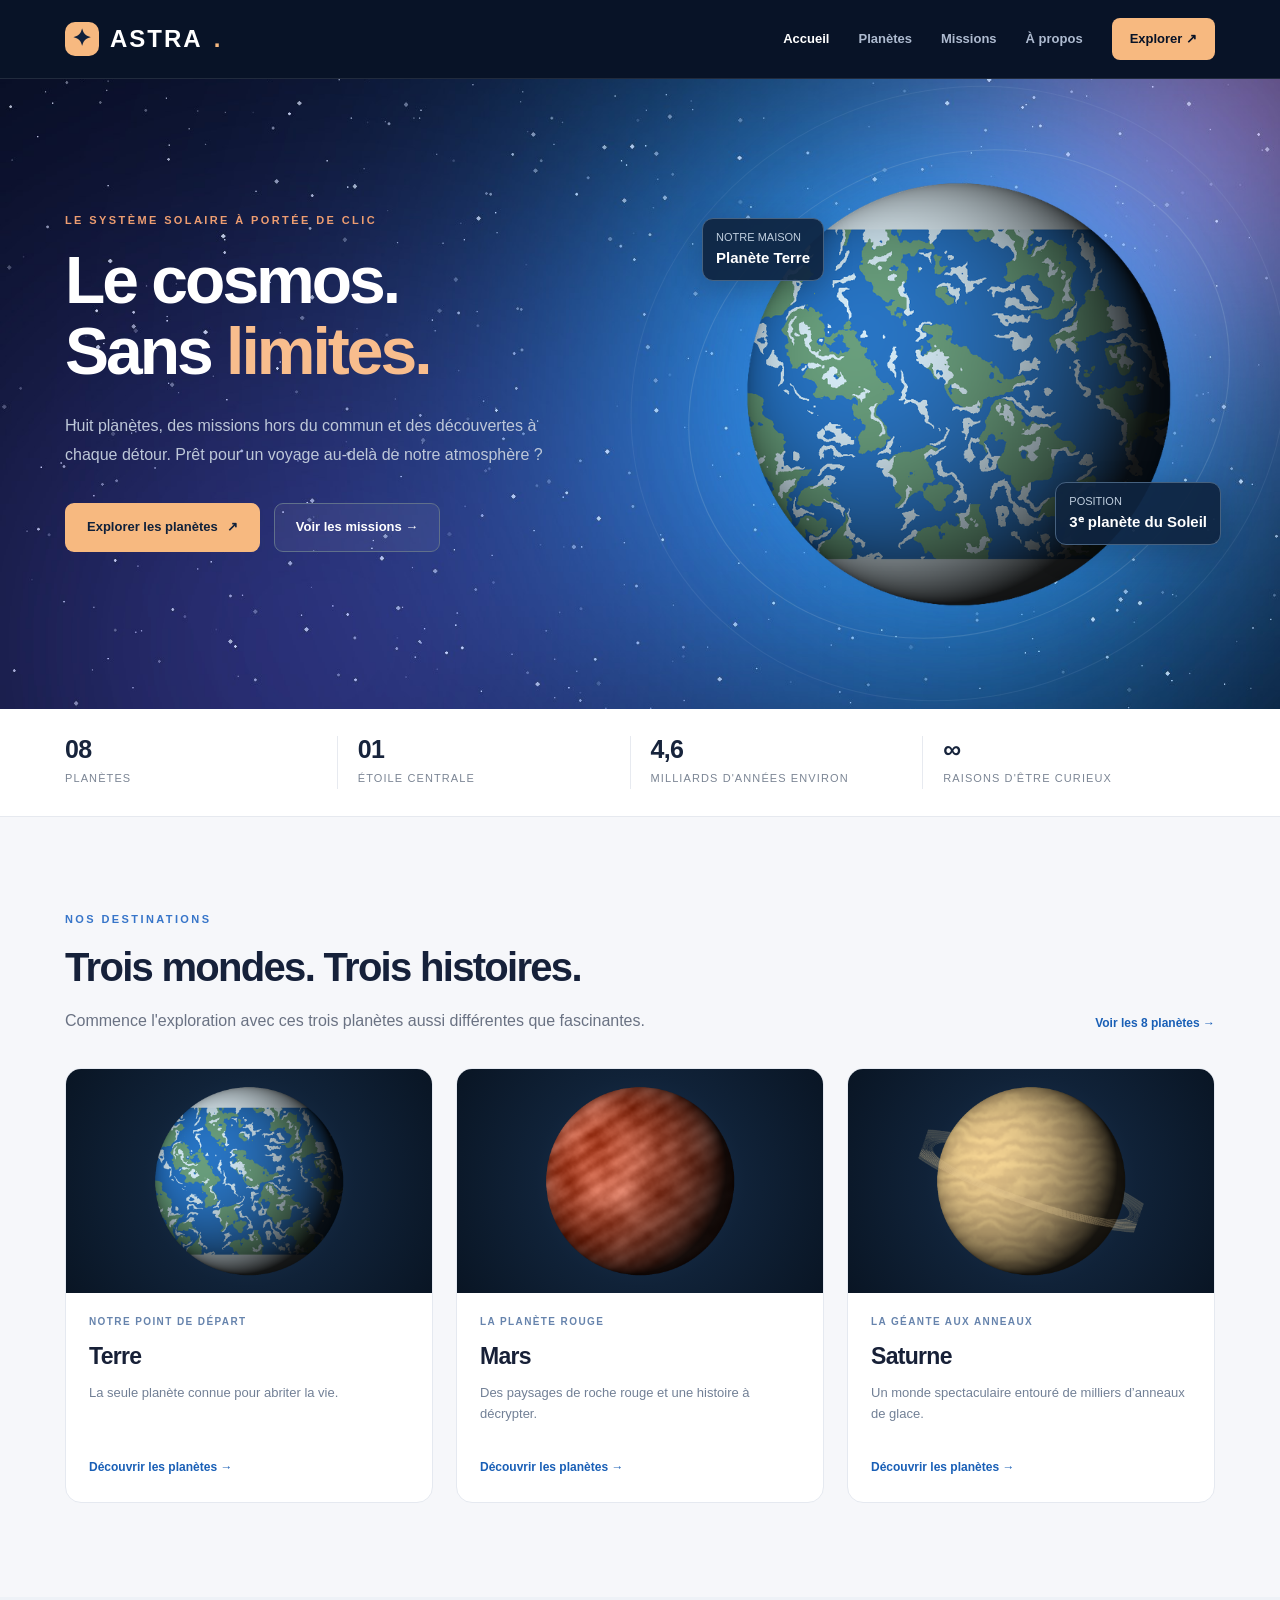
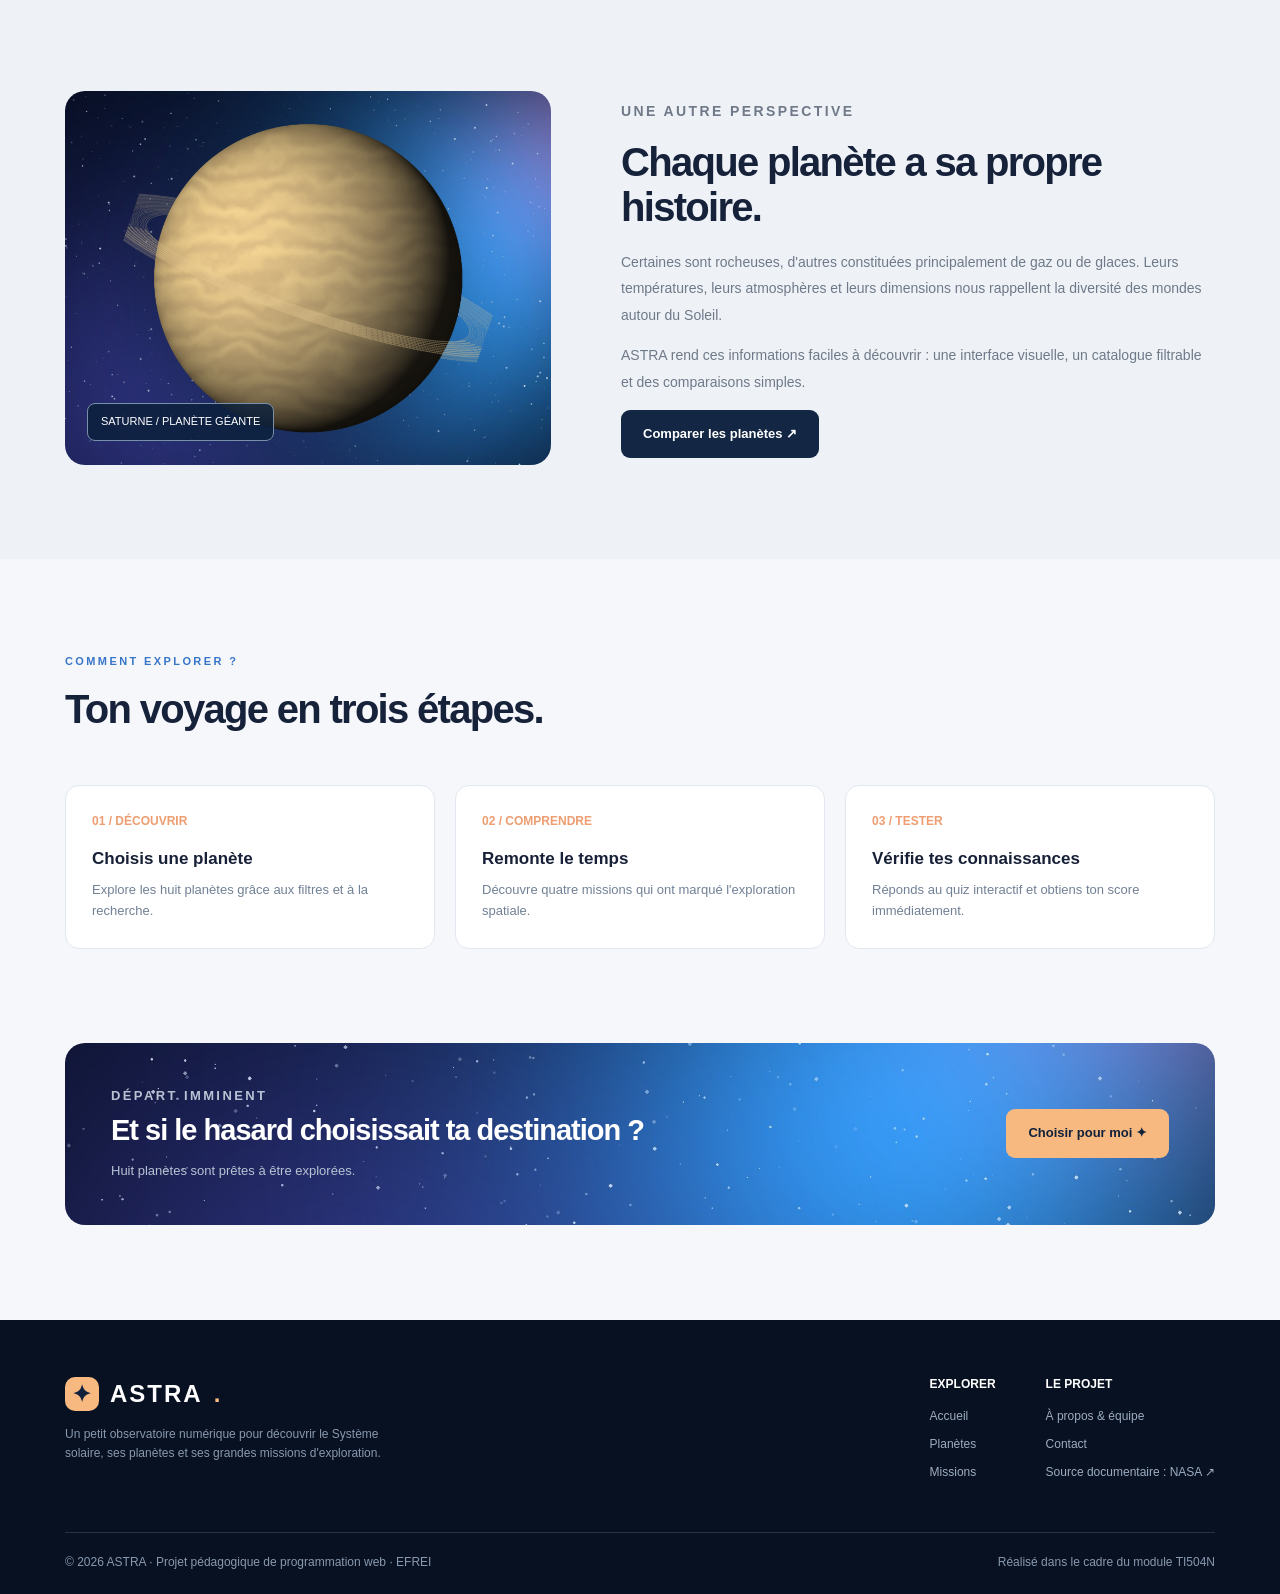
==== index.html @ e32cc6a9 "Ajout du site ASTRA" ====
<!DOCTYPE html>
<html lang="fr"><head><meta charset="UTF-8"><meta name="viewport" content="width=device-width, initial-scale=1.0"><meta name="description" content="Un site interactif pour découvrir le Système solaire, ses planètes et ses missions."><title>L’univers commence ici | ASTRA</title><link rel="icon" href="media/favicon.png"><link rel="stylesheet" href="css/style.css"><script src="js/script.js" defer></script></head>
<body><header class="site-header"><div class="container header-inner">
 <a class="brand" href="index.html" aria-label="ASTRA, retour à l'accueil"><span class="brand-mark" aria-hidden="true">✦</span> ASTRA<span style="color:#f7b980">.</span></a>
 <button class="mobile-nav-toggle" id="menu-button" aria-controls="main-menu" aria-expanded="false" type="button">☰ Menu</button>
 <nav class="site-nav" id="main-menu" aria-label="Navigation principale"><a href="index.html" class="active" aria-current="page">Accueil</a>
<a href="planetes.html" class="" >Planètes</a>
<a href="missions.html" class="" >Missions</a>
<a href="apropos.html" class="" >À propos</a><a href="planetes.html" class="nav-cta">Explorer ↗</a></nav>
 </div></header><main>
<section class="hero"><div class="container hero-content"><div class="hero-copy"><p class="eyebrow">LE SYSTÈME SOLAIRE À PORTÉE DE CLIC</p><h1>Le cosmos.<br>Sans <span>limites.</span></h1><p>Huit planètes, des missions hors du commun et des découvertes à chaque détour. Prêt pour un voyage au-delà de notre atmosphère ?</p><div class="actions"><a class="btn btn-primary" href="planetes.html">Explorer les planètes <span aria-hidden="true">↗</span></a><a class="btn btn-outline" href="missions.html">Voir les missions →</a></div></div>
<div class="hero-art"><div class="orbit"></div><div class="orbit orbit-2"></div><img src="media/terre.png" alt="Illustration originale de la planète Terre"><div class="planet-tag top">NOTRE MAISON<strong>Planète Terre</strong></div><div class="planet-tag bottom">POSITION<strong>3ᵉ planète du Soleil</strong></div></div></div></section>
<div class="stats-strip"><div class="container stats-inner"><div class="stat"><strong>08</strong><span>Planètes</span></div><div class="stat"><strong>01</strong><span>Étoile centrale</span></div><div class="stat"><strong>4,6</strong><span>Milliards d'années environ</span></div><div class="stat"><strong>∞</strong><span>Raisons d'être curieux</span></div></div></div>
<section class="section-pad"><div class="container"><div class="section-head"><div><p class="eyebrow eyebrow-dark">NOS DESTINATIONS</p><h2 class="section-title">Trois mondes. Trois histoires.</h2><p class="section-subtitle">Commence l'exploration avec ces trois planètes aussi différentes que fascinantes.</p></div><a class="text-link" href="planetes.html">Voir les 8 planètes →</a></div><div class="card-grid"><article class="world-card"><div class="world-visual"><img src="media/terre.png" alt="Illustration de Terre" loading="lazy"></div><div class="world-copy"><small>Notre point de départ</small><h3>Terre</h3><p>La seule planète connue pour abriter la vie.</p><a class="text-link" href="planetes.html">Découvrir les planètes →</a></div></article><article class="world-card"><div class="world-visual"><img src="media/mars.png" alt="Illustration de Mars" loading="lazy"></div><div class="world-copy"><small>La planète rouge</small><h3>Mars</h3><p>Des paysages de roche rouge et une histoire à décrypter.</p><a class="text-link" href="planetes.html">Découvrir les planètes →</a></div></article><article class="world-card"><div class="world-visual"><img src="media/saturne.png" alt="Illustration de Saturne" loading="lazy"></div><div class="world-copy"><small>La géante aux anneaux</small><h3>Saturne</h3><p>Un monde spectaculaire entouré de milliers d’anneaux de glace.</p><a class="text-link" href="planetes.html">Découvrir les planètes →</a></div></article></div></div></section>
<section class="section-pad" style="background:#eef2f7"><div class="container story-split"><div class="story-visual"><img src="media/saturne.png" alt="Illustration originale de Saturne" loading="lazy"><div class="floating-note">SATURNE / PLANÈTE GÉANTE</div></div><div class="story-copy"><p class="eyebrow eyebrow-dark">UNE AUTRE PERSPECTIVE</p><h2 class="section-title">Chaque planète a sa propre histoire.</h2><p>Certaines sont rocheuses, d'autres constituées principalement de gaz ou de glaces. Leurs températures, leurs atmosphères et leurs dimensions nous rappellent la diversité des mondes autour du Soleil.</p><p>ASTRA rend ces informations faciles à découvrir : une interface visuelle, un catalogue filtrable et des comparaisons simples.</p><a class="btn btn-dark" href="planetes.html">Comparer les planètes ↗</a></div></div></section>
<section class="section-pad"><div class="container"><div class="section-head"><div><p class="eyebrow eyebrow-dark">COMMENT EXPLORER ?</p><h2 class="section-title">Ton voyage en trois étapes.</h2></div></div><div class="features"><article class="feature"><span class="number">01 / DÉCOUVRIR</span><h3>Choisis une planète</h3><p>Explore les huit planètes grâce aux filtres et à la recherche.</p></article><article class="feature"><span class="number">02 / COMPRENDRE</span><h3>Remonte le temps</h3><p>Découvre quatre missions qui ont marqué l'exploration spatiale.</p></article><article class="feature"><span class="number">03 / TESTER</span><h3>Vérifie tes connaissances</h3><p>Réponds au quiz interactif et obtiens ton score immédiatement.</p></article></div></div></section>
<section style="padding:0 0 95px"><div class="container"><div class="callout"><div><p class="eyebrow">DÉPART IMMINENT</p><h2>Et si le hasard choisissait ta destination ?</h2><p id="random-output" aria-live="polite">Huit planètes sont prêtes à être explorées.</p></div><button class="btn btn-primary" type="button" id="random-button">Choisir pour moi ✦</button></div></div></section></main><footer class="site-footer"><div class="container">
  <div class="footer-main"><div class="footer-about"><a class="brand" href="index.html"><span class="brand-mark" aria-hidden="true">✦</span> ASTRA<span style="color:#f7b980">.</span></a><p>Un petit observatoire numérique pour découvrir le Système solaire, ses planètes et ses grandes missions d'exploration.</p></div>
  <div class="footer-links"><div><h4>EXPLORER</h4><a href="index.html">Accueil</a><a href="planetes.html">Planètes</a><a href="missions.html">Missions</a></div>
  <div><h4>LE PROJET</h4><a href="apropos.html">À propos & équipe</a><a href="apropos.html#contact">Contact</a><a href="https://science.nasa.gov/solar-system/" target="_blank" rel="noopener noreferrer">Source documentaire : NASA ↗</a></div></div></div>
 <div class="footer-bottom"><p class="footer-small">© 2026 ASTRA · Projet pédagogique de programmation web · EFREI</p><p class="footer-small">Réalisé dans le cadre du module TI504N</p></div></div></footer></body></html>
---- css/style.css ----
/* ASTRA — Feuille de style principale : HTML5, CSS3, Flexbox et media queries. */
* { box-sizing: border-box; }
html { scroll-behavior: smooth; }
body { margin: 0; color: #172037; background: #f6f7fa; font-family: Arial, Helvetica, sans-serif; line-height: 1.6; }
a { color: inherit; text-decoration: none; }
button, input, select, textarea { font: inherit; }
button { cursor: pointer; }
img { display: block; max-width: 100%; }
:focus-visible { outline: 3px solid #f8b96d; outline-offset: 3px; }
.container { width: 90%; max-width: 1150px; margin: 0 auto; }
.eyebrow { margin: 0 0 16px; color: #ed9d71; text-transform: uppercase; letter-spacing: 2.4px; font-size: 11px; font-weight: 800; }
.eyebrow-dark { color: #3775c9; }
.section-title { font-size: 40px; line-height: 1.13; letter-spacing: -1.7px; margin: 0 0 18px; color: #16213a; }
.section-subtitle { max-width: 670px; color: #6a7283; margin: 0; }
.section-head { display: flex; align-items: end; justify-content: space-between; gap: 28px; margin-bottom: 35px; }
.section-pad { padding: 94px 0; }
.site-header { background: #081327; color: #fff; border-bottom: 1px solid rgba(255,255,255,.1); position: relative; z-index: 10; }
.header-inner { display: flex; align-items: center; justify-content: space-between; min-height: 78px; gap: 22px; }
.brand { display: flex; align-items: center; gap: 11px; font-size: 24px; font-weight: 900; letter-spacing: 2px; }
.brand-mark { display: inline-flex; justify-content: center; align-items: center; width: 34px; height: 34px; border-radius: 10px; background: #f7b980; color: #10213c; font-size: 23px; line-height: 1; }
.site-nav { display: flex; align-items: center; gap: 29px; }
.site-nav a { font-size: 13px; font-weight: 700; color: #aebbd0; transition: color .2s; }
.site-nav a:hover, .site-nav a.active { color: #fff; }
.nav-cta { color: #081327 !important; background: #f7b980; padding: 11px 18px; border-radius: 8px; }
.mobile-nav-toggle { display: none; border: 1px solid #42516c; border-radius: 8px; color: #fff; background: none; padding: 8px 12px; }
.hero { background: #081327 url('../media/ciel.jpg') center / cover no-repeat; overflow: hidden; color: #fff; }
.hero-content { display: flex; min-height: 630px; align-items: center; justify-content: space-between; gap: 35px; }
.hero-copy { position: relative; z-index: 2; width: 54%; padding: 64px 0 88px; }
.hero-copy h1 { margin: 0 0 25px; font-size: 66px; font-weight: 850; line-height: 1.07; letter-spacing: -3px; }
.hero-copy h1 span { color: #f8bd8d; }
.hero-copy > p:not(.eyebrow) { color: #bdc7d8; max-width: 525px; font-size: 16px; line-height: 1.8; margin: 0 0 34px; }
.actions { display: flex; align-items: center; flex-wrap: wrap; gap: 14px; }
.btn { display: inline-flex; justify-content: center; align-items: center; gap: 9px; border: 1px solid transparent; border-radius: 9px; padding: 13px 21px; font-size: 13px; font-weight: 800; transition: transform .2s, background .2s; }
.btn:hover { transform: translateY(-2px); }
.btn-primary { color: #10213a; background: #f7b980; }
.btn-outline { color: #fff; border-color: #60708b; background: rgba(255,255,255,.06); }
.btn-dark { background: #132744; color: #fff; }
.btn-white { border-color: #e1e6ef; color: #253552; background: #fff; }
.hero-art { position: relative; width: 46%; min-height: 500px; display: flex; align-items: center; justify-content: center; }
.hero-art img { position: relative; z-index: 2; width: 106%; filter: drop-shadow(0 0 55px rgba(32,130,218,.24)); animation: float 9s ease-in-out infinite; }
.orbit { position: absolute; width: 92%; height: 92%; border: 1px solid rgba(177,197,220,.2); border-radius: 50%; transform: rotate(-26deg) scaleX(1.18); }
.orbit-2 { width: 118%; height: 118%; border-color: rgba(177,197,220,.1); transform: rotate(-24deg) scaleX(1.1); }
.planet-tag { position: absolute; z-index: 3; padding: 10px 13px; background: rgba(15,36,65,.92); border: 1px solid #46617f; border-radius: 11px; font-size: 11px; color: #c0cfdf; box-shadow: 0 8px 30px rgba(0,0,0,.2); }
.planet-tag strong { display: block; color: white; font-size: 15px; }
.planet-tag.top { top: 80px; left: 0; }
.planet-tag.bottom { right: -6px; bottom: 105px; }
@keyframes float { 0%,100% { transform: translateY(0); } 50% { transform: translateY(-13px); } }
.stats-strip { background: #fff; border-bottom: 1px solid #e6e9ef; }
.stats-inner { display: flex; justify-content: space-between; padding: 27px 0; gap: 20px; }
.stat { flex: 1; border-right: 1px solid #e7eaf0; padding-right: 20px; }
.stat:last-child { border-right: 0; }
.stat strong { display: block; color: #17243c; font-size: 25px; line-height: 1.1; letter-spacing: -.7px; }
.stat span { color: #7b8594; font-size: 11px; text-transform: uppercase; letter-spacing: 1.1px; }
.card-grid { display: flex; flex-wrap: wrap; gap: 23px; }
.world-card { flex: 1 1 240px; min-width: 0; border: 1px solid #e5e9f0; background: white; border-radius: 16px; overflow: hidden; transition: transform .22s, box-shadow .22s; }
.world-card:hover { transform: translateY(-5px); box-shadow: 0 16px 35px rgba(14,34,67,.09); }
.world-card .world-visual { height: 224px; display: flex; justify-content: center; align-items: center; background: radial-gradient(circle at 50% 50%,#203958 0%,#102238 49%,#091524 100%); overflow: hidden; }
.world-card .world-visual img { width: 228px; height: 228px; object-fit: contain; transition: transform .3s; }
.world-card:hover .world-visual img { transform: scale(1.06); }
.world-copy { padding: 21px 23px 23px; }
.world-copy small, .small-label { display: block; color: #6784ad; font-size: 10px; letter-spacing: 1.4px; text-transform: uppercase; font-weight: 800; }
.world-copy h3 { margin: 8px 0; font-size: 23px; letter-spacing: -.7px; }
.world-copy p { font-size: 13px; margin: 0 0 14px; color: #728096; min-height: 56px; }
.text-link { display: inline-block; color: #195fb6; font-size: 12px; font-weight: 800; }
.text-link:hover { text-decoration: underline; }
.story-split { display: flex; align-items: center; gap: 70px; }
.story-visual { width: 45%; min-height: 350px; border-radius: 20px; background: #10233f url('../media/ciel.jpg') center/cover; position: relative; display: flex; justify-content: center; align-items: center; overflow: hidden; }
.story-visual img { width: 77%; filter: drop-shadow(0 15px 45px rgba(0,0,0,.4)); }
.story-visual .floating-note { position: absolute; left: 22px; bottom: 24px; color: white; border: 1px solid #7890a9; background: rgba(12,32,59,.83); border-radius: 8px; padding: 9px 13px; font-size: 11px; }
.story-copy { width: 55%; }
.story-copy p { color: #6f7988; line-height: 1.9; font-size: 14px; }
.features { display: flex; flex-wrap: wrap; gap: 20px; }
.feature { flex: 1 1 220px; border: 1px solid #e1e7f0; border-radius: 14px; background: #fff; padding: 26px; }
.feature .number { display: block; color: #ed9d71; font-size: 12px; font-weight: 900; margin-bottom: 14px; }
.feature h3 { margin: 0 0 8px; font-size: 17px; }
.feature p { color: #718095; font-size: 13px; margin: 0; }
.callout { color: #fff; background: #0e2240 url('../media/ciel.jpg') center/cover; border-radius: 20px; padding: 43px 46px; display: flex; align-items: center; justify-content: space-between; gap: 30px; }
.callout h2 { font-size: 29px; letter-spacing: -1px; margin: 0 0 8px; }
.callout p { margin: 0; color: #b7c3d3; font-size: 13px; }
.page-banner { background: #081327 url('../media/ciel.jpg') center/cover; color: white; padding: 78px 0 84px; }
.page-banner h1 { font-size: 50px; letter-spacing: -2px; line-height: 1.14; margin: 0 0 14px; }
.page-banner .intro { color: #b7c6dc; max-width: 680px; margin: 0; }
.breadcrumb { color: #8aa0c1; font-size: 12px; margin-bottom: 26px; }
.breadcrumb a { color: #f7b980; }
.filter-bar { display: flex; align-items: center; justify-content: space-between; flex-wrap: wrap; gap: 18px; padding-bottom: 30px; }
.filters { display: flex; flex-wrap: wrap; gap: 9px; }
.filter { border: 1px solid #dde4ed; padding: 9px 16px; border-radius: 25px; background: white; color: #596c85; font-weight: 700; font-size: 12px; }
.filter.active { color: white; background: #16365d; border-color: #16365d; }
.search { border: 1px solid #d7e0eb; padding: 11px 15px; border-radius: 8px; background: white; min-width: 250px; }
.grid-planets .world-card { flex: 1 1 225px; }
.grid-planets .world-card .world-visual { height: 210px; }
.grid-planets .world-copy p { min-height: 60px; }
.tag-small { display: inline-block; color: #6b7586; background: #f0f3f7; border-radius: 16px; font-size: 10px; padding: 4px 9px; }
.empty-state { display: none; margin: 25px 0; background: white; border: 1px solid #e1e7ee; border-radius: 12px; padding: 28px; text-align: center; }
.table-wrap { width: 100%; overflow-x: auto; border-radius: 13px; background: #fff; border: 1px solid #dfe7ef; }
table { border-collapse: collapse; width: 100%; font-size: 13px; text-align: left; }
th { background: #f0f4fa; text-transform: uppercase; letter-spacing: 1px; font-size: 10px; color: #526b87; }
th,td { padding: 16px 19px; border-bottom: 1px solid #e7ebf0; }
tr:last-child td { border-bottom: 0; }
.td-strong { font-weight: 800; color: #22334f; }
.note { color: #8591a0; font-size: 11px; }
.timeline { display: flex; flex-wrap: wrap; gap: 23px; }
.timeline-card { flex: 1 1 245px; background: #fff; border: 1px solid #e0e5ed; padding: 29px; border-radius: 15px; position: relative; overflow: hidden; }
.timeline-card::before { content: ''; width: 54px; height: 4px; background: #f0ac7e; position: absolute; top: 0; left: 29px; }
.year { color: #2f77bf; font-size: 11px; font-weight: 900; letter-spacing: 2px; }
.timeline-card h3 { font-size: 23px; margin: 15px 0 8px; letter-spacing: -.7px; }
.timeline-card p { color: #738092; font-size: 13px; line-height: 1.8; }
.quiz { background: white; padding: 33px; border: 1px solid #e4e9f0; border-radius: 17px; }
.quiz-item { border: 0; padding: 19px 0; margin: 0; border-bottom: 1px solid #e8edf3; }
.quiz-item legend { font-weight: 800; padding-bottom: 12px; }
.option { display: inline-flex; align-items: center; margin: 0 20px 8px 0; font-size: 13px; color: #65748a; gap: 7px; cursor: pointer; }
.quiz-result { display: none; background: #eaf5ee; border: 1px solid #bfe3cc; color: #195b33; padding: 16px; border-radius: 9px; margin-top: 18px; font-weight: 700; }
.people { display: flex; flex-wrap: wrap; gap: 22px; }
.person-card { background: white; border: 1px solid #e5e9f0; border-radius: 15px; padding: 30px; flex: 1 1 285px; }
.avatar { width: 53px; height: 53px; border-radius: 15px; background: #152f56; color: #fff; display: flex; align-items: center; justify-content: center; font-weight: 900; font-size: 15px; margin-bottom: 20px; }
.person-card h3 { margin: 0 0 5px; font-size: 19px; }
.person-card p { color: #7c8797; font-size: 13px; }
.form-panel { display: flex; gap: 45px; align-items: flex-start; }
.form-intro { flex: 1; }
.form-intro p { color: #748094; font-size: 14px; }
.contact-form { background: white; border-radius: 16px; border: 1px solid #e3e8ef; padding: 28px; flex: 1.2; }
.field { margin-bottom: 17px; }
.field label { display: block; font-weight: 750; font-size: 12px; margin-bottom: 8px; }
.field input,.field textarea,.field select { display: block; width: 100%; background: #fbfcfe; border: 1px solid #dbe2eb; padding: 12px 14px; border-radius: 7px; color: #25354f; }
.field textarea { min-height: 130px; resize: vertical; }
.form-success { display: none; background: #e9f5ee; color: #205b3d; padding: 12px 15px; border-radius: 8px; font-size: 13px; margin-top: 14px; }
.site-footer { background: #071121; color: #fff; padding: 55px 0 22px; }
.footer-main { display: flex; gap: 35px; justify-content: space-between; align-items: flex-start; padding-bottom: 40px; }
.footer-about { max-width: 340px; }
.footer-about p,.footer-small { color: #8999b0; font-size: 12px; }
.footer-links { display: flex; gap: 50px; }
.footer-links h4 { margin: 0 0 13px; font-size: 12px; }
.footer-links a { color: #9eacc1; display: block; font-size: 12px; margin-bottom: 9px; }
.footer-links a:hover { color: #fff; }
.footer-bottom { border-top: 1px solid #263247; padding-top: 20px; display: flex; align-items: center; justify-content: space-between; gap: 20px; }
.footer-bottom .footer-small { margin: 0; }
/* Tout fonctionne sans bibliothèques ; adaptation mobile avec les media queries du cours. */
@media (max-width: 900px) {
 .hero-copy h1 { font-size: 53px; }
 .hero-art { min-height: 400px; }
 .story-split { gap: 30px; }
 .page-banner h1 { font-size: 43px; }
}
@media (max-width: 780px) {
 .mobile-nav-toggle { display: block; }
 .header-inner { flex-wrap: wrap; min-height: 69px; }
 .site-nav { display: none; width: 100%; flex-direction: column; align-items: stretch; gap: 0; padding: 0 0 17px; }
 .site-nav.open { display: flex; }
 .site-nav a { padding: 12px 0; }
 .site-nav .nav-cta { text-align: center; margin-top: 8px; }
 .hero-content { flex-direction: column; min-height: 0; gap: 0; }
 .hero-copy { width: 100%; padding: 60px 0 0; }
 .hero-copy h1 { font-size: 47px; }
 .hero-art { width: 95%; min-height: 350px; }
 .hero-art img { width: 90%; }
 .planet-tag.top { top: 26px; }
 .planet-tag.bottom { bottom: 42px; }
 .stats-inner { flex-wrap: wrap; }
 .stat { flex: 1 1 38%; }
 .stat:nth-child(2) { border-right: 0; }
 .section-pad { padding: 65px 0; }
 .section-title { font-size: 33px; }
 .section-head { display: block; }
 .section-head .text-link { margin-top: 18px; }
 .story-split { flex-direction: column; }
 .story-visual,.story-copy { width: 100%; }
 .story-visual { min-height: 300px; }
 .callout { flex-direction: column; align-items: flex-start; padding: 30px; }
 .page-banner { padding: 55px 0 60px; }
 .page-banner h1 { font-size: 37px; }
 .form-panel { flex-direction: column; }
 .contact-form,.form-intro { width: 100%; }
 .footer-main { flex-direction: column; }
 .footer-links { width: 100%; gap: 30px; }
 .footer-bottom { flex-direction: column; align-items: flex-start; }
}
@media (max-width: 420px) {
 .hero-copy h1 { font-size: 40px; letter-spacing: -2px; }
 .hero-art { min-height: 285px; }
 .stats-inner { gap: 12px; }
 .stat strong { font-size: 21px; }
 .search { min-width: 100%; width: 100%; }
 .filter-bar { align-items: stretch; }
 .world-card { flex-basis: 100%; }
 .quiz { padding: 19px; }
 .footer-links { gap: 18px; }
}
@media (prefers-reduced-motion: reduce) {
 *, *::before, *::after { animation: none !important; scroll-behavior: auto !important; }
}
/* Évite la coupure des libellés de boutons et liens de navigation. */
.btn, .site-nav a { white-space: nowrap; }
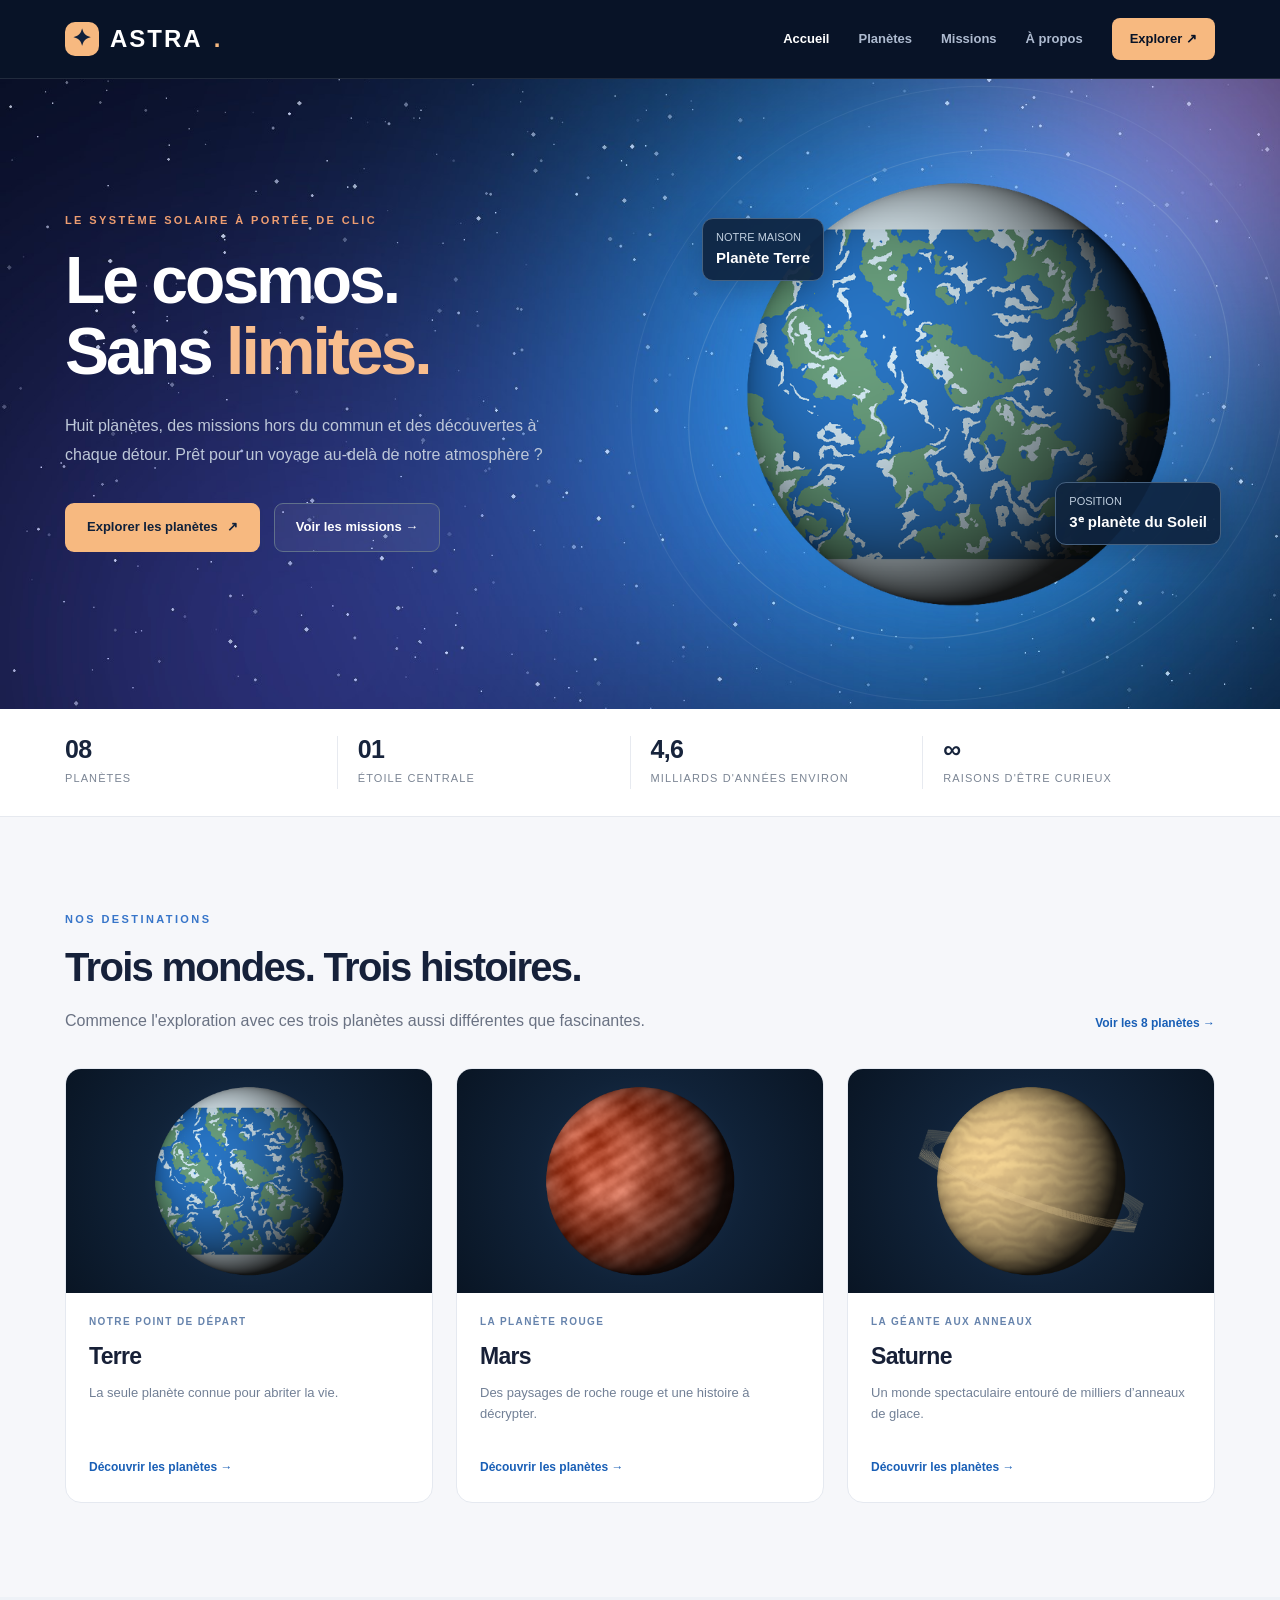
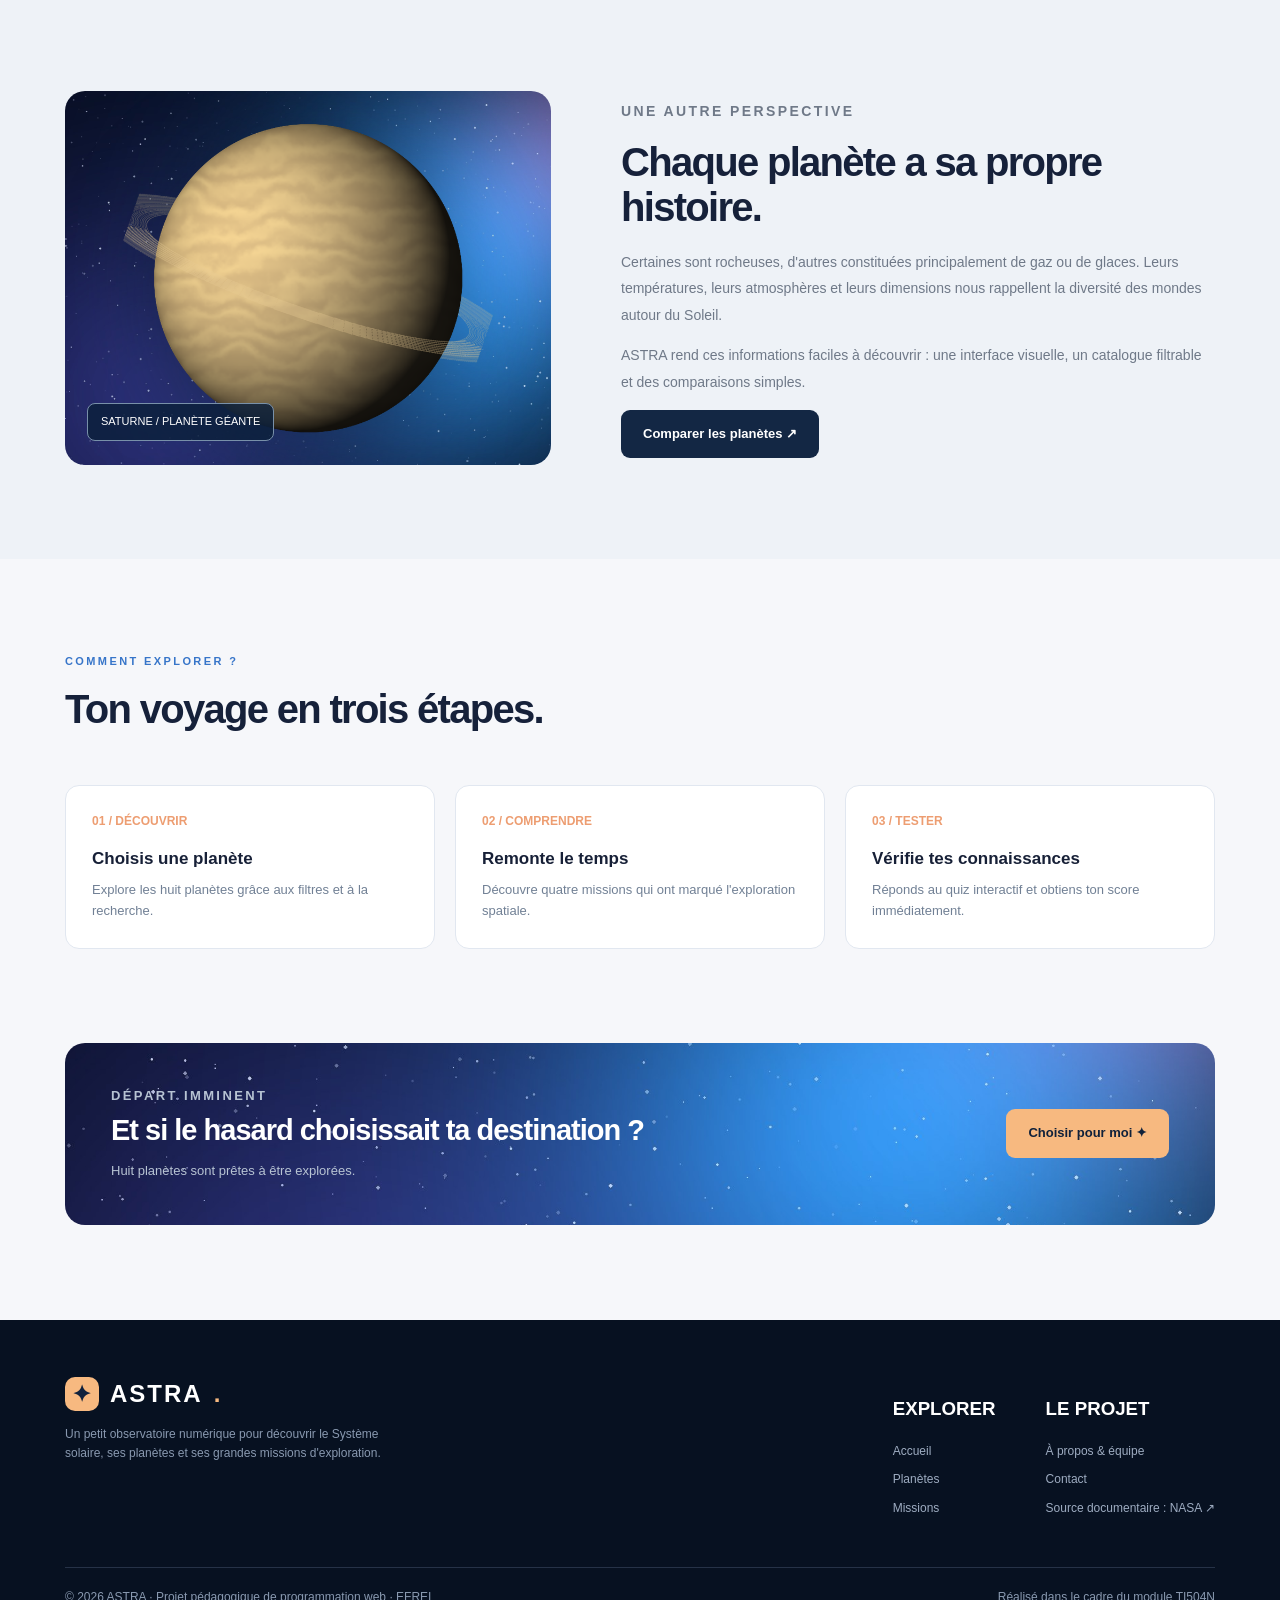
==== commit 093e537b: "Correction et validation W3C du site" ====
--- a/index.html
+++ b/index.html
@@ -16,6 +16,6 @@
 <section class="section-pad"><div class="container"><div class="section-head"><div><p class="eyebrow eyebrow-dark">COMMENT EXPLORER ?</p><h2 class="section-title">Ton voyage en trois étapes.</h2></div></div><div class="features"><article class="feature"><span class="number">01 / DÉCOUVRIR</span><h3>Choisis une planète</h3><p>Explore les huit planètes grâce aux filtres et à la recherche.</p></article><article class="feature"><span class="number">02 / COMPRENDRE</span><h3>Remonte le temps</h3><p>Découvre quatre missions qui ont marqué l'exploration spatiale.</p></article><article class="feature"><span class="number">03 / TESTER</span><h3>Vérifie tes connaissances</h3><p>Réponds au quiz interactif et obtiens ton score immédiatement.</p></article></div></div></section>
 <section style="padding:0 0 95px"><div class="container"><div class="callout"><div><p class="eyebrow">DÉPART IMMINENT</p><h2>Et si le hasard choisissait ta destination ?</h2><p id="random-output" aria-live="polite">Huit planètes sont prêtes à être explorées.</p></div><button class="btn btn-primary" type="button" id="random-button">Choisir pour moi ✦</button></div></div></section></main><footer class="site-footer"><div class="container">
   <div class="footer-main"><div class="footer-about"><a class="brand" href="index.html"><span class="brand-mark" aria-hidden="true">✦</span> ASTRA<span style="color:#f7b980">.</span></a><p>Un petit observatoire numérique pour découvrir le Système solaire, ses planètes et ses grandes missions d'exploration.</p></div>
-  <div class="footer-links"><div><h4>EXPLORER</h4><a href="index.html">Accueil</a><a href="planetes.html">Planètes</a><a href="missions.html">Missions</a></div>
-  <div><h4>LE PROJET</h4><a href="apropos.html">À propos & équipe</a><a href="apropos.html#contact">Contact</a><a href="https://science.nasa.gov/solar-system/" target="_blank" rel="noopener noreferrer">Source documentaire : NASA ↗</a></div></div></div>
+  <div class="footer-links"><div><h3>EXPLORER</h3><a href="index.html">Accueil</a><a href="planetes.html">Planètes</a><a href="missions.html">Missions</a></div>
+  <div><h3>LE PROJET</h3><a href="apropos.html">À propos & équipe</a><a href="apropos.html#contact">Contact</a><a href="https://science.nasa.gov/solar-system/" target="_blank" rel="noopener noreferrer">Source documentaire : NASA ↗</a></div></div></div>
  <div class="footer-bottom"><p class="footer-small">© 2026 ASTRA · Projet pédagogique de programmation web · EFREI</p><p class="footer-small">Réalisé dans le cadre du module TI504N</p></div></div></footer></body></html>
